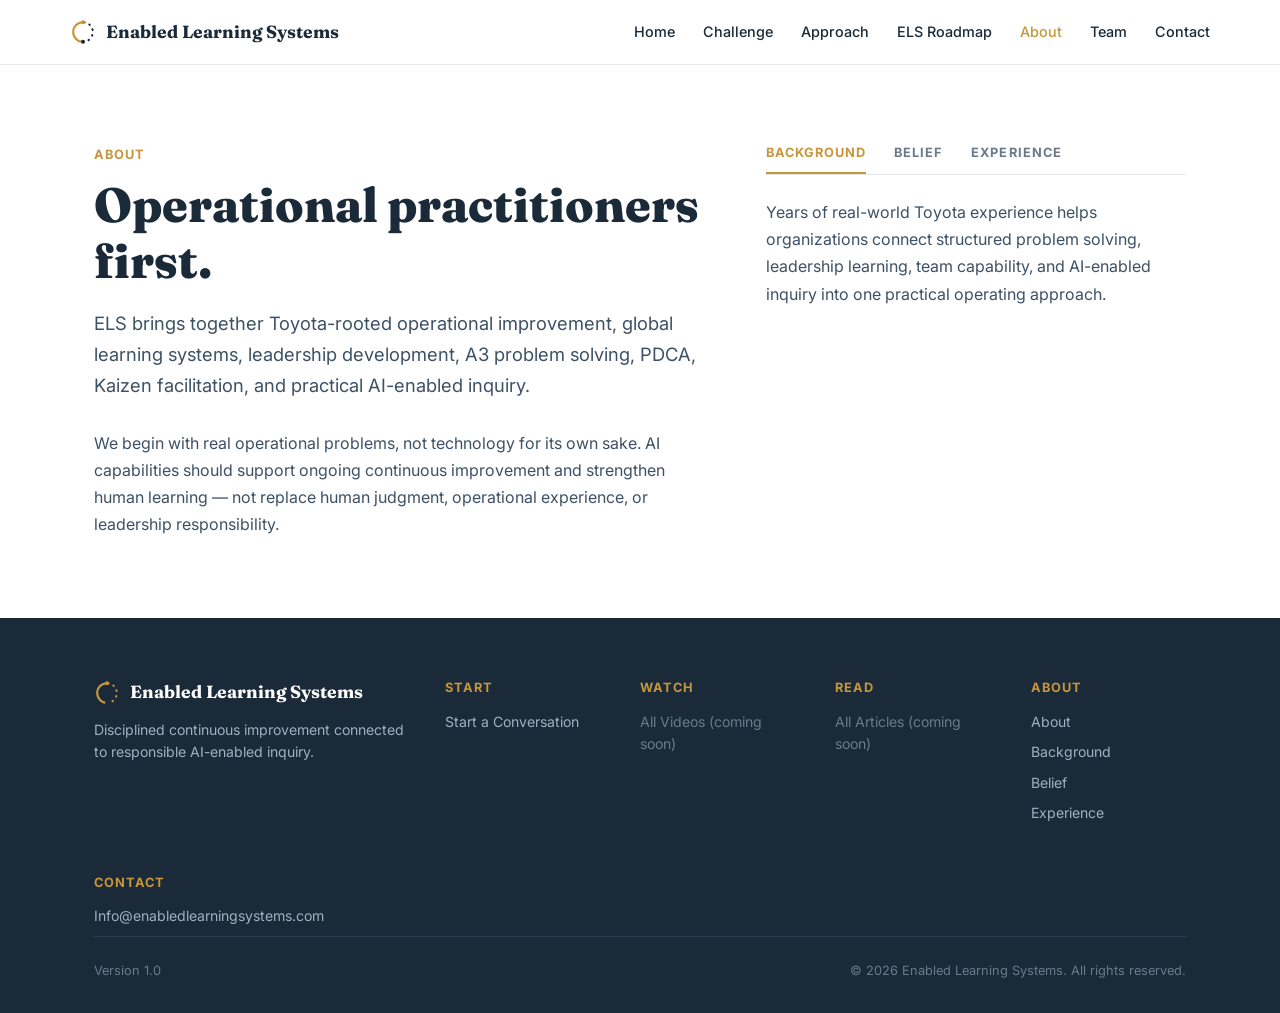
==== about.html @ b57c029f "Add files via upload" ====
<!DOCTYPE html>
<html lang="en">
<head>
<meta charset="UTF-8">
<meta name="viewport" content="width=device-width, initial-scale=1.0">
<title>About | Enabled Learning Systems</title>
<meta name="description" content="Operational practitioners first. ELS brings together Toyota-rooted operational improvement, global learning systems, leadership development, and practical AI-enabled inquiry.">
<link rel="preconnect" href="https://fonts.googleapis.com">
<link rel="preconnect" href="https://fonts.gstatic.com" crossorigin>
<link href="https://fonts.googleapis.com/css2?family=Fraunces:ital,wght@0,400;0,600;0,700;0,800;1,400&family=Inter:wght@400;500;600;700;800&display=swap" rel="stylesheet">
<link rel="stylesheet" href="styles.css">
<style>
  .tab-row {
    display: flex;
    gap: 28px;
    border-bottom: 1px solid #E5E9ED;
    margin-bottom: 24px;
  }
  .tab-btn {
    background: none;
    border: none;
    cursor: pointer;
    font-family: 'Inter', sans-serif;
    font-size: 0.8rem;
    font-weight: 700;
    text-transform: uppercase;
    letter-spacing: 0.08em;
    color: #6B7A8A;
    padding: 0 0 12px 0;
    border-bottom: 2px solid transparent;
  }
  .tab-btn:hover { color: #1B2A38; }
  .tab-btn.active { color: #C6963C; border-bottom-color: #C6963C; }
  .tab-panel { display: none; }
  .tab-panel.active { display: block; }
</style>
</head>
<body>
<header class="site-header">
  <div class="header-inner">
    <a href="index.html" class="logo"><svg width="26" height="26" viewBox="0 0 26 26" fill="none" xmlns="http://www.w3.org/2000/svg">
<path d="M13 3.2C7.6 3.2 3.2 7.6 3.2 13S7.6 22.8 13 22.8" stroke="#C6963C" stroke-width="2.1" stroke-linecap="round"/>
<path d="M13 22.8c5.4 0 9.8-4.4 9.8-9.8S18.4 3.2 13 3.2" stroke="#1B2A38" stroke-width="2.1" stroke-linecap="round" stroke-dasharray="0.5 5.3"/>
<circle cx="13" cy="3.2" r="2" fill="#C6963C"/>
<circle cx="13" cy="22.8" r="2" fill="#1B2A38"/>
</svg><span class="logo-word">Enabled Learning Systems</span></a>
    <button class="nav-toggle" aria-label="Toggle menu" onclick="document.querySelector('.main-nav').classList.toggle('open')">
      <svg width="18" height="14" viewBox="0 0 18 14" fill="none"><path d="M0 1h18M0 7h18M0 13h18" stroke="#1B2A38" stroke-width="1.6"/></svg>
    </button>
    <nav class="main-nav">
      <a href="index.html" class="nav-link">Home</a>
<a href="challenge.html" class="nav-link">Challenge</a>
<a href="approach.html" class="nav-link">Approach</a>
<a href="roadmap.html" class="nav-link">ELS Roadmap</a>
<a href="about.html" class="nav-link active">About</a>
<a href="team.html" class="nav-link">Team</a>
<a href="contact.html" class="nav-link">Contact</a>

    </nav>
  </div>
</header>

<section class="section">
  <div class="wrap" style="display:grid; grid-template-columns: 1fr 420px; gap:64px; align-items:start;">
    <div>
      <p style="font-size:0.8rem; font-weight:700; text-transform:uppercase; letter-spacing:0.08em; color:#C6963C; margin-bottom:12px;">About</p>
      <h1 class="display">Operational practitioners first.</h1>
      <p class="lede">ELS brings together Toyota-rooted operational improvement, global learning systems, leadership development, A3 problem solving, PDCA, Kaizen facilitation, and practical AI-enabled inquiry.</p>
      <p style="font-size:1rem; color:#3D5166; line-height:1.7;">We begin with real operational problems, not technology for its own sake. AI capabilities should support ongoing continuous improvement and strengthen human learning &mdash; not replace human judgment, operational experience, or leadership responsibility.</p>
    </div>
    <div>
      <div class="tab-row">
        <button class="tab-btn active" data-tab="background" onclick="showTab('background')">Background</button>
        <button class="tab-btn" data-tab="belief" onclick="showTab('belief')">Belief</button>
        <button class="tab-btn" data-tab="experience" onclick="showTab('experience')">Experience</button>
      </div>
      <div id="background" class="tab-panel active">
        <p style="font-size:1rem; color:#3D5166; line-height:1.7;">Years of real-world Toyota experience helps organizations connect structured problem solving, leadership learning, team capability, and AI-enabled inquiry into one practical operating approach.</p>
      </div>
      <div id="belief" class="tab-panel">
        <p style="font-size:1rem; color:#3D5166; line-height:1.7; margin-bottom:16px;">Our work is defined by purpose, not tools. We begin with actual operational needs, ensuring that AI serves as a force multiplier for continuous improvement. We believe technology should strengthen human learning and decision-making, acting as a support system that honors, rather than replaces, operational experience and leadership.</p>
        <p style="font-size:1rem; color:#3D5166; line-height:1.7;">We ground our work in your organization's real-world challenges. We believe AI should be a partner in continuous improvement, designed to sharpen human insight and accelerate learning. Our goal is to leverage technology to enhance &mdash; not replace &mdash; the vital role of human judgement, operational experience and leadership responsibility.</p>
      </div>
      <div id="experience" class="tab-panel">
        <p style="font-size:0.8rem; color:#3D5166; line-height:1.7;">Our conviction comes from years of delivering measurable operational results. We have spent decades consulting within world-renowned corporate headquarters, regional field offices, and leading organizations across logistics, healthcare, and diverse corporate operations. This extensive cross-industry experience allows us to bridge the gap between executive-level strategy and frontline team execution, bringing a sophisticated, <strong>proven perspective</strong> that ensures our solutions are as practical as they are impactful.</p>
      </div>
    </div>
  </div>
</section>

<footer class="site-footer">
  <div class="wrap">
    <div class="footer-grid">
      <div class="footer-brand">
        <a href="index.html" class="logo"><svg width="26" height="26" viewBox="0 0 26 26" fill="none" xmlns="http://www.w3.org/2000/svg">
<path d="M13 3.2C7.6 3.2 3.2 7.6 3.2 13S7.6 22.8 13 22.8" stroke="#C6963C" stroke-width="2.1" stroke-linecap="round"/>
<path d="M13 22.8c5.4 0 9.8-4.4 9.8-9.8S18.4 3.2 13 3.2" stroke="#1B2A38" stroke-width="2.1" stroke-linecap="round" stroke-dasharray="0.5 5.3"/>
<circle cx="13" cy="3.2" r="2" fill="#C6963C"/>
<circle cx="13" cy="22.8" r="2" fill="#1B2A38"/>
</svg><span class="logo-word">Enabled Learning Systems</span></a>
        <p>Disciplined continuous improvement connected to responsible AI-enabled inquiry.</p>
      </div>
      <div class="footer-col">
        <h5>Start</h5>
        <a href="contact.html">Start a Conversation</a>
      </div>
      <div class="footer-col">
        <h5>Watch</h5>
        <span class="muted">All Videos (coming soon)</span>
      </div>
      <div class="footer-col">
        <h5>Read</h5>
        <span class="muted">All Articles (coming soon)</span>
      </div>
      <div class="footer-col">
        <h5>About</h5>
        <a href="about.html">About</a>
        <a href="about.html#background">Background</a>
        <a href="about.html#belief">Belief</a>
        <a href="about.html#experience">Experience</a>
      </div>
    </div>
    <div class="footer-col" style="margin-top:32px;">
      <h5>Contact</h5>
      <a href="mailto:Info@enabledlearningsystems.com">Info@enabledlearningsystems.com</a>
    </div>
    <div class="footer-bottom">
      <span>Version 1.0</span>
      <span>&copy; 2026 Enabled Learning Systems. All rights reserved.</span>
    </div>
  </div>
</footer>
<script>
  function showTab(name) {
    document.querySelectorAll('.tab-panel').forEach(function(panel) {
      panel.classList.toggle('active', panel.id === name);
    });
    document.querySelectorAll('.tab-btn').forEach(function(btn) {
      btn.classList.toggle('active', btn.getAttribute('data-tab') === name);
    });
  }
  var hash = window.location.hash.replace('#', '');
  if (hash === 'background' || hash === 'belief' || hash === 'experience') {
    showTab(hash);
  }
</script>
</body>
</html>
---- styles.css ----
/* ============================================
   Enabled Learning Systems — styles.css
   ============================================ */

/* Reset & Base */
*, *::before, *::after { box-sizing: border-box; margin: 0; padding: 0; }

html { font-size: 16px; scroll-behavior: smooth; }

body {
  font-family: 'Inter', sans-serif;
  color: #1B2A38;
  background: #FFFFFF;
  line-height: 1.6;
}

img { max-width: 100%; display: block; }

a { color: #1B2A38; text-decoration: none; }

/* Layout */
.wrap {
  max-width: 1140px;
  margin: 0 auto;
  padding: 0 24px;
}

.section {
  padding: 80px 0;
}

/* Header */
.site-header {
  position: sticky;
  top: 0;
  z-index: 100;
  background: #FFFFFF;
  border-bottom: 1px solid #E5E9ED;
  padding: 0 24px;
}

.header-inner {
  max-width: 1140px;
  margin: 0 auto;
  display: flex;
  align-items: center;
  justify-content: space-between;
  height: 64px;
}

.logo {
  display: flex;
  align-items: center;
  gap: 10px;
  font-family: 'Fraunces', serif;
  font-weight: 700;
  font-size: 1.1rem;
  color: #1B2A38;
  text-decoration: none;
}

.logo-word { white-space: nowrap; }

.main-nav {
  display: flex;
  gap: 28px;
  align-items: center;
}

.nav-link {
  font-size: 0.9rem;
  font-weight: 500;
  color: #1B2A38;
  text-decoration: none;
  transition: color 0.2s;
}

.nav-link:hover, .nav-link.active { color: #C6963C; }

.nav-toggle { display: none; background: none; border: none; cursor: pointer; }

/* Hero Grid */
.hero-grid {
  display: grid;
  grid-template-columns: 1fr 420px;
  gap: 64px;
  align-items: center;
}

.hero-photo {
  border-radius: 12px;
  overflow: hidden;
  background: #F0F3F6;
}

.hero-photo img {
  width: 100%;
  height: 400px;
  object-fit: cover;
}

.hero-photo figcaption {
  font-size: 0.75rem;
  color: #6B7A8A;
  padding: 8px 12px;
}

/* Typography */
.display {
  font-family: 'Fraunces', serif;
  font-size: clamp(2rem, 4vw, 3rem);
  font-weight: 800;
  line-height: 1.15;
  color: #1B2A38;
  margin-bottom: 20px;
}

.lede {
  font-size: 1.15rem;
  color: #3D5166;
  margin-bottom: 28px;
  line-height: 1.7;
}

/* Callout */
.callout {
  background: #F7F4EE;
  border-left: 4px solid #C6963C;
  padding: 16px 20px;
  border-radius: 0 8px 8px 0;
  font-size: 0.95rem;
  color: #3D5166;
  margin-bottom: 32px;
}

/* Cards */
.card-grid {
  display: grid;
  gap: 16px;
  margin-bottom: 28px;
}

.card {
  padding: 20px;
  border-radius: 10px;
  border-top: 4px solid transparent;
}

.card h3 {
  font-family: 'Fraunces', serif;
  font-size: 1.1rem;
  font-weight: 700;
  margin-bottom: 8px;
}

.card p { font-size: 0.9rem; color: #3D5166; }

.card--red { background: #FFF5F5; border-top-color: #C0392B; }
.card--red h3 { color: #C0392B; }

.card--blue { background: #F0F5FF; border-top-color: #1B4FBF; }
.card--blue h3 { color: #1B4FBF; }

.card--green { background: #F0FBF4; border-top-color: #1E7A45; }
.card--green h3 { color: #1E7A45; }

/* Note Grid */
.note-grid {
  display: grid;
  grid-template-columns: 1fr 1fr;
  gap: 16px;
  margin-bottom: 32px;
}

.note-box {
  background: #F0F3F6;
  border-radius: 8px;
  padding: 16px;
  font-size: 0.88rem;
  color: #3D5166;
  line-height: 1.6;
}

/* Buttons */
.btn-row {
  display: flex;
  gap: 16px;
  flex-wrap: wrap;
}

.btn {
  display: inline-flex;
  align-items: center;
  padding: 12px 24px;
  border-radius: 6px;
  font-size: 0.95rem;
  font-weight: 600;
  cursor: pointer;
  transition: all 0.2s;
  text-decoration: none;
}

.btn-primary {
  background: #1B2A38;
  color: #FFFFFF;
}

.btn-primary:hover { background: #C6963C; color: #FFFFFF; }

.btn-outline {
  border: 2px solid #1B2A38;
  color: #1B2A38;
  background: transparent;
}

.btn-outline:hover { background: #1B2A38; color: #FFFFFF; }

/* Spacing utilities */
.mt-lg { margin-top: 32px; }

/* Footer */
.site-footer {
  background: #1B2A38;
  color: #FFFFFF;
  padding: 60px 0 32px;
}

.footer-grid {
  display: grid;
  grid-template-columns: 2fr 1fr 1fr 1fr 1fr;
  gap: 40px;
  margin-bottom: 40px;
}

.footer-brand .logo { color: #FFFFFF; margin-bottom: 12px; }
.footer-brand .logo svg path { stroke: #C6963C; }
.footer-brand p { font-size: 0.88rem; color: #A0B0C0; line-height: 1.6; }

.footer-col h5 {
  font-size: 0.8rem;
  font-weight: 700;
  text-transform: uppercase;
  letter-spacing: 0.08em;
  color: #C6963C;
  margin-bottom: 12px;
}

.footer-col a, .footer-col span {
  display: block;
  font-size: 0.88rem;
  color: #A0B0C0;
  margin-bottom: 8px;
  text-decoration: none;
  transition: color 0.2s;
}

.footer-col a:hover { color: #FFFFFF; }
.muted { color: #6B7A8A !important; }

.footer-bottom {
  border-top: 1px solid #2D3E4E;
  padding-top: 24px;
  display: flex;
  justify-content: space-between;
  font-size: 0.8rem;
  color: #6B7A8A;
}

/* Responsive */
@media (max-width: 900px) {
  .hero-grid { grid-template-columns: 1fr; }
  .hero-photo { order: -1; }
  .footer-grid { grid-template-columns: 1fr 1fr; }
  .note-grid { grid-template-columns: 1fr; }
}

@media (max-width: 600px) {
  .main-nav { display: none; }
  .main-nav.open {
    display: flex;
    flex-direction: column;
    position: absolute;
    top: 64px;
    left: 0;
    right: 0;
    background: #FFFFFF;
    padding: 16px 24px;
    border-bottom: 1px solid #E5E9ED;
    gap: 16px;
  }
  .nav-toggle { display: block; }
  .footer-grid { grid-template-columns: 1fr; }
  .footer-bottom { flex-direction: column; gap: 8px; }
  .card-grid { grid-template-columns: 1fr !important; }
}
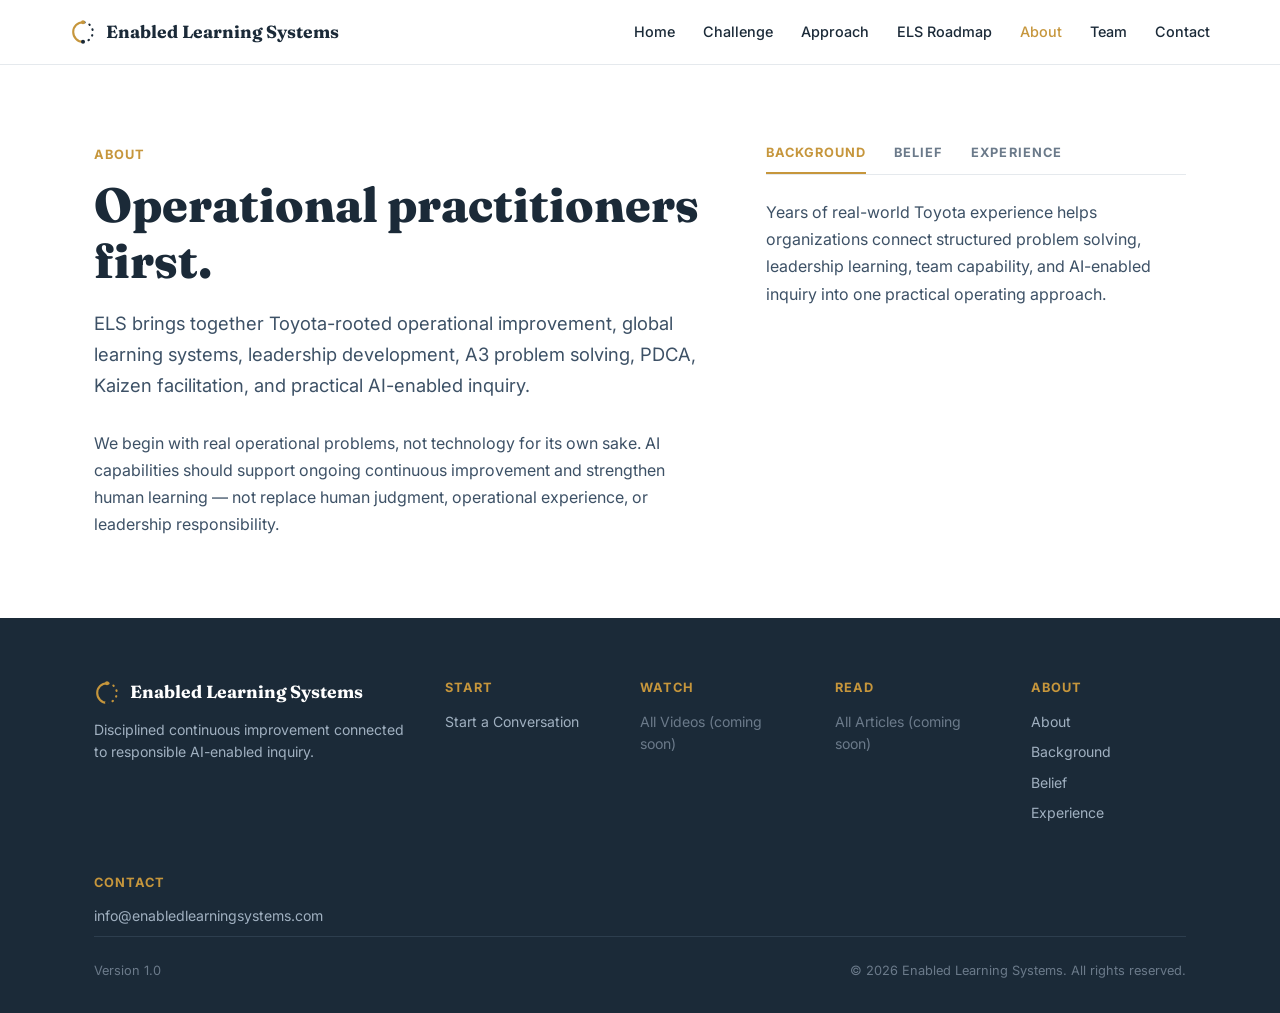
==== commit c21feec7: "Add files via upload" ====
--- a/about.html
+++ b/about.html
@@ -82,7 +82,7 @@
         <p style="font-size:1rem; color:#3D5166; line-height:1.7;">We ground our work in your organization's real-world challenges. We believe AI should be a partner in continuous improvement, designed to sharpen human insight and accelerate learning. Our goal is to leverage technology to enhance &mdash; not replace &mdash; the vital role of human judgement, operational experience and leadership responsibility.</p>
       </div>
       <div id="experience" class="tab-panel">
-        <p style="font-size:0.8rem; color:#3D5166; line-height:1.7;">Our conviction comes from years of delivering measurable operational results. We have spent decades consulting within world-renowned corporate headquarters, regional field offices, and leading organizations across logistics, healthcare, and diverse corporate operations. This extensive cross-industry experience allows us to bridge the gap between executive-level strategy and frontline team execution, bringing a sophisticated, <strong>proven perspective</strong> that ensures our solutions are as practical as they are impactful.</p>
+        <p style="font-size:1rem; color:#3D5166; line-height:1.7;">Our conviction comes from years of delivering measurable operational results. We have spent decades consulting within world-renowned corporate headquarters, regional field offices, and leading organizations across logistics, healthcare, and diverse corporate operations. This extensive cross-industry experience allows us to bridge the gap between executive-level strategy and frontline team execution, bringing a sophisticated, <strong>proven perspective</strong> that ensures our solutions are as practical as they are impactful.</p>
       </div>
     </div>
   </div>
@@ -122,7 +122,7 @@
     </div>
     <div class="footer-col" style="margin-top:32px;">
       <h5>Contact</h5>
-      <a href="mailto:Info@enabledlearningsystems.com">Info@enabledlearningsystems.com</a>
+      <a href="mailto:info@enabledlearningsystems.com">info@enabledlearningsystems.com</a>
     </div>
     <div class="footer-bottom">
       <span>Version 1.0</span>
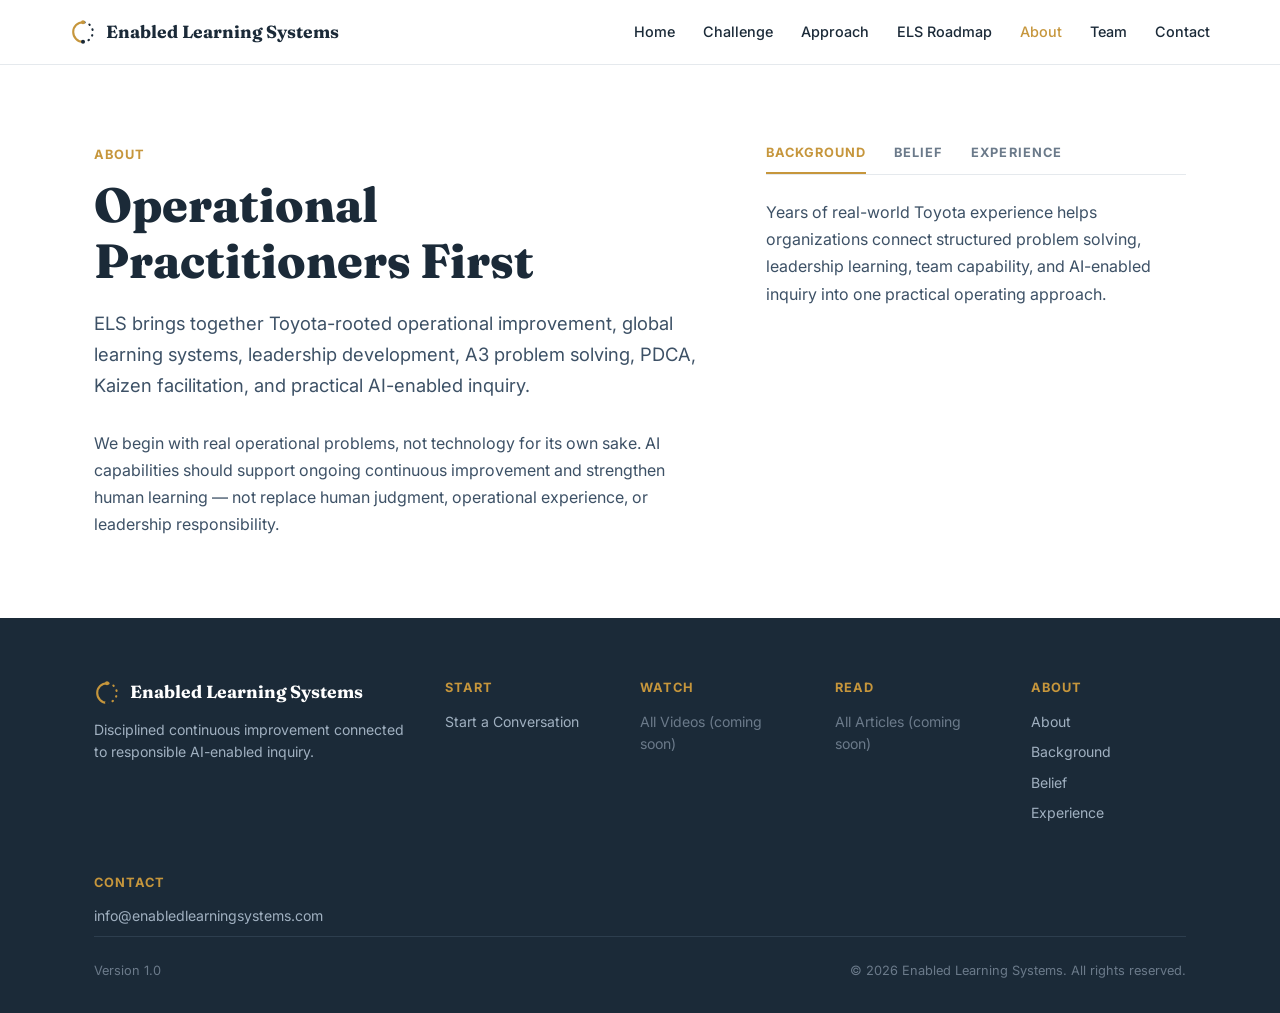
==== commit 6610ffa4: "Add files via upload" ====
--- a/about.html
+++ b/about.html
@@ -64,7 +64,7 @@
   <div class="wrap" style="display:grid; grid-template-columns: 1fr 420px; gap:64px; align-items:start;">
     <div>
       <p style="font-size:0.8rem; font-weight:700; text-transform:uppercase; letter-spacing:0.08em; color:#C6963C; margin-bottom:12px;">About</p>
-      <h1 class="display">Operational practitioners first.</h1>
+      <h1 class="display">Operational Practitioners First</h1>
       <p class="lede">ELS brings together Toyota-rooted operational improvement, global learning systems, leadership development, A3 problem solving, PDCA, Kaizen facilitation, and practical AI-enabled inquiry.</p>
       <p style="font-size:1rem; color:#3D5166; line-height:1.7;">We begin with real operational problems, not technology for its own sake. AI capabilities should support ongoing continuous improvement and strengthen human learning &mdash; not replace human judgment, operational experience, or leadership responsibility.</p>
     </div>
--- a/styles.css
+++ b/styles.css
@@ -155,14 +155,14 @@
 
 .card p { font-size: 0.9rem; color: #3D5166; }
 
-.card--red { background: #FFF5F5; border-top-color: #C0392B; }
-.card--red h3 { color: #C0392B; }
-
-.card--blue { background: #F0F5FF; border-top-color: #1B4FBF; }
-.card--blue h3 { color: #1B4FBF; }
-
-.card--green { background: #F0FBF4; border-top-color: #1E7A45; }
-.card--green h3 { color: #1E7A45; }
+.card--red { background: #F3D4CE; border-top-color: #A32B1D; }
+.card--red h3 { color: #8C2417; }
+
+.card--blue { background: #CFDCF5; border-top-color: #143C99; }
+.card--blue h3 { color: #10307D; }
+
+.card--green { background: #CBEBD8; border-top-color: #145C33; }
+.card--green h3 { color: #104A29; }
 
 /* Note Grid */
 .note-grid {
